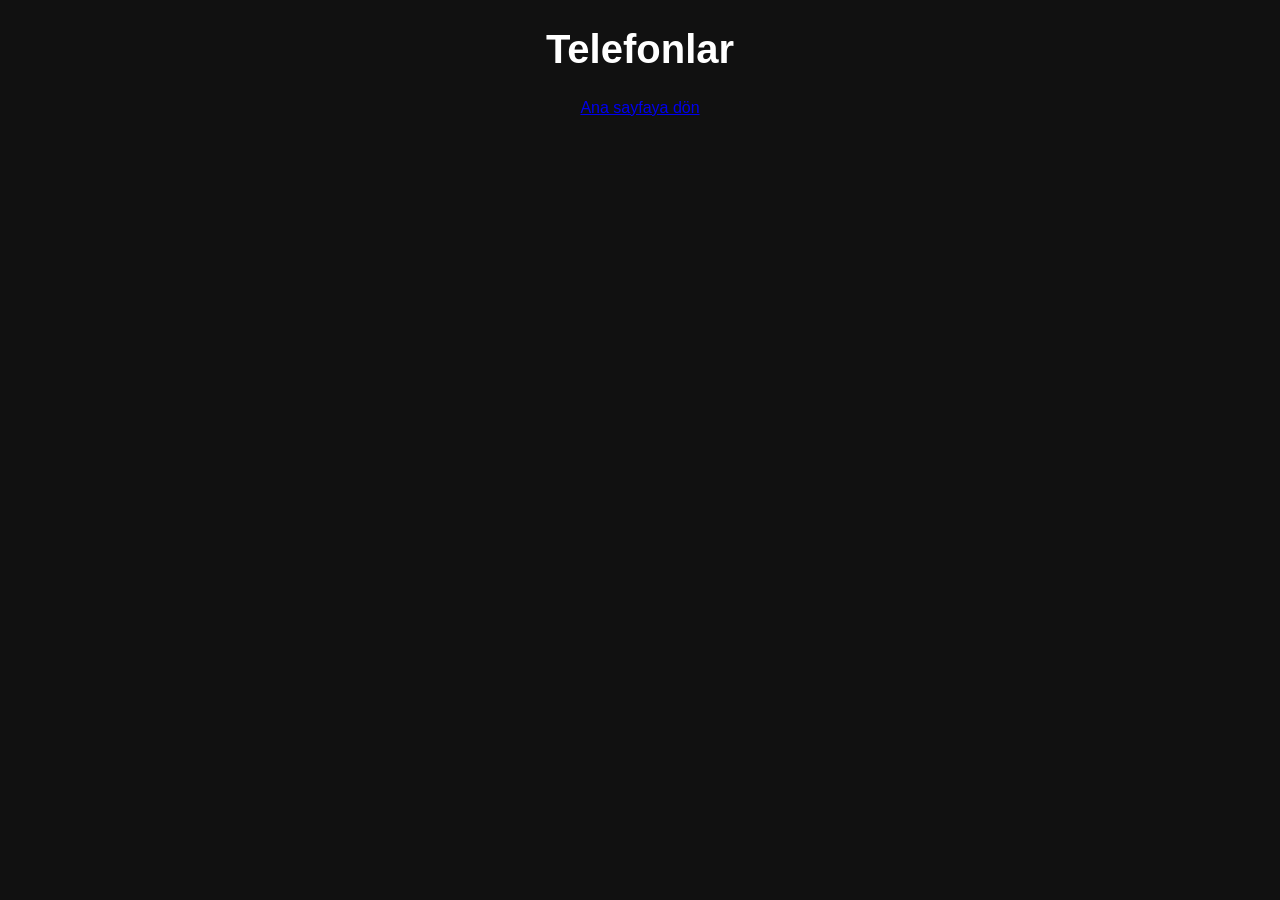
==== telefonlar.html @ 44ab760e "Add files via upload" ====
<!DOCTYPE html>
<html>
<head>
    <title>Telefonlar - Molfest</title>
    <link rel="stylesheet" href="style.css">
</head>

<body>
    <h1>Telefonlar</h1>

    <a href="index.html">Ana sayfaya dön</a>
</body>
</html>
---- style.css ----
body {
            background-color: #111111;
            color: white;
        }

        h1 {
            font-size: 40px;
            font-family: Arial, sans-serif;
        }

        header {
            text-align: center;
            margin-top: 100px;
        }

        p {
            color: #bbbbbb;
            font-size: 18px;
        }

        input {
            width: 500px;
            padding: 15px;
            margin-top: 25px;
            border-radius: 10px;
            border: none;
            font-size: 18px;
        }

    

        #yanMenu {
    position: fixed;
    top: 0;
    left: -280px;
    width: 260px;
    height: 100%;
    background-color: #1b1b1b;
    padding: 25px;
    border-right: 1px solid #333;
    transition: left 0.35s ease;
    box-sizing: border-box;
}

#yanMenu p {
    color: white;
    margin: 20px 0;
    cursor: pointer;
    font-size: 18px;
}

.menu {
    position: absolute;
    top: 25px;
    left: 25px;
    font-size: 30px;
    cursor: pointer;
    z-index: 1001;
}

.kapat {
    position: absolute;
    top: 20px;
    right: 20px;
    font-size: 30px;
    cursor: pointer;
    color: white;
}

.logoMenu {
    display: flex;
    align-items: center;
    gap: 12px;
    margin-top: 20px;
    margin-bottom: 30px;
}

.logoMenu h2 {
    margin: 0;
    color: white;
    font-size: 28px;
    font-family: Arial, sans-serif;
}

.logoIcon {
    font-size: 34px;
}

.kategoriler {
    width: 90%;
    max-width: 1100px;
    margin: 80px auto;
}

.kategoriler h2 {
    text-align: center;
    font-size: 32px;
    margin-bottom: 40px;
}

.kartlar {
    display: grid;
    grid-template-columns: repeat(3, 1fr);
    gap: 25px;
}

.kart {
    background-color: #1b1b1b;
    border-radius: 15px;
    padding: 35px;
    text-align: center;
    cursor: pointer;
    transition: 0.3s;
    display: block;
text-decoration: none;
color: white;

}

.kart:hover {
    transform: translateY(-8px);
    background-color: #252525;
}

.ikon {
    font-size: 50px;
    margin-bottom: 15px;
}

.kart h3 {
    margin: 0;
    font-size: 22px;
}

.kart {
    text-decoration: none;
    color: white;
}

.kart h3 {
    color: white;
    margin-top: 15px;
}

.kart:hover {
    color: white;
}

.markaKart{
    width:350px;
    margin:30px auto;
    background:#1b1b1b;
    padding:30px;
    border-radius:18px;
    transition:0.3s;
    text-align:center;
}

.markaKart:hover{
    transform:translateY(-8px);
}

.markaKart h2{
    color:white;
    margin-bottom:15px;
}

.markaKart p{
    color:#cfcfcf;
    margin-bottom:20px;
}

.markaKart button{
    background:#2979ff;
    color:white;
    border:none;
    padding:12px 25px;
    border-radius:10px;
    cursor:pointer;
    font-size:16px;
}
    
.markaKart button:hover{
    background:#4285ff;
}

    body{
        background:#111111;
        color:white;
        font-family:Arial;
        text-align:center;
    }

    .urunKart{
        width:320px;
        margin:40px auto;
        background:#1b1b1b;
        padding:30px;
        border-radius:18px;
        transition:.3s;
    }

    .urunKart:hover{
        transform:translateY(-8px);
    }

    button{
        background:#2979ff;
        color:white;
        border:none;
        padding:12px 28px;
        border-radius:10px;
        cursor:pointer;
        font-size:16px;
    }

    button:hover{
        background:#5393ff;
    }
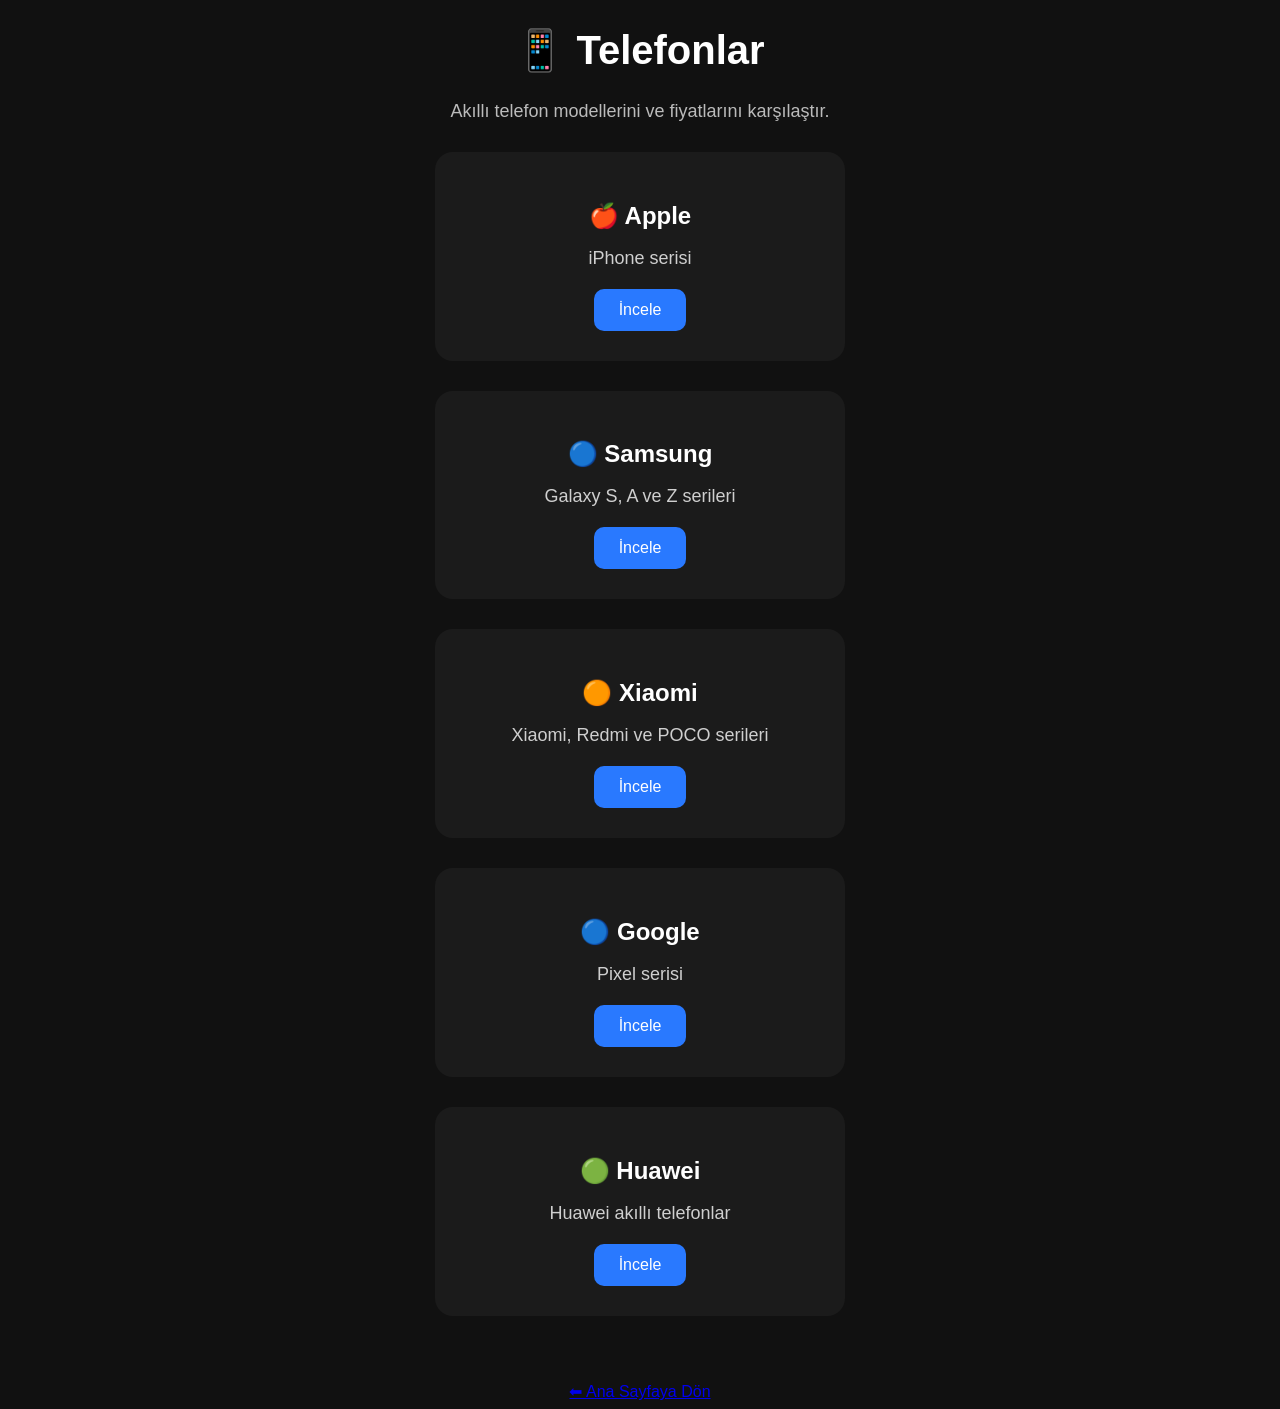
==== commit 0621642a: "Add files via upload" ====
--- a/telefonlar.html
+++ b/telefonlar.html
@@ -1,13 +1,86 @@
 <!DOCTYPE html>
 <html>
+
 <head>
+
     <title>Telefonlar - Molfest</title>
+
     <link rel="stylesheet" href="style.css">
+
 </head>
 
 <body>
-    <h1>Telefonlar</h1>
 
-    <a href="index.html">Ana sayfaya dön</a>
+    <h1>📱 Telefonlar</h1>
+
+    <p>Akıllı telefon modellerini ve fiyatlarını karşılaştır.</p>
+
+    <div class="markaKart">
+
+        <h2>🍎 Apple</h2>
+
+        <p>iPhone serisi</p>
+
+        <a href="apple_phone.html">
+            <button>İncele</button>
+        </a>
+
+    </div>
+
+    <div class="markaKart">
+
+        <h2>🔵 Samsung</h2>
+
+        <p>Galaxy S, A ve Z serileri</p>
+
+        <a href="samsung_phone.html">
+            <button>İncele</button>
+        </a>
+
+    </div>
+
+    <div class="markaKart">
+
+        <h2>🟠 Xiaomi</h2>
+
+        <p>Xiaomi, Redmi ve POCO serileri</p>
+
+        <a href="xiaomi_phone.html">
+            <button>İncele</button>
+        </a>
+
+    </div>
+
+    <div class="markaKart">
+
+        <h2>🔵 Google</h2>
+
+        <p>Pixel serisi</p>
+
+        <a href="google_phone.html">
+            <button>İncele</button>
+        </a>
+
+    </div>
+
+    <div class="markaKart">
+
+        <h2>🟢 Huawei</h2>
+
+        <p>Huawei akıllı telefonlar</p>
+
+        <a href="huawei_phone.html">
+            <button>İncele</button>
+        </a>
+
+    </div>
+
+    <br><br>
+
+    <a href="index.html">
+        ⬅ Ana Sayfaya Dön
+    </a>
+
 </body>
+
 </html>
